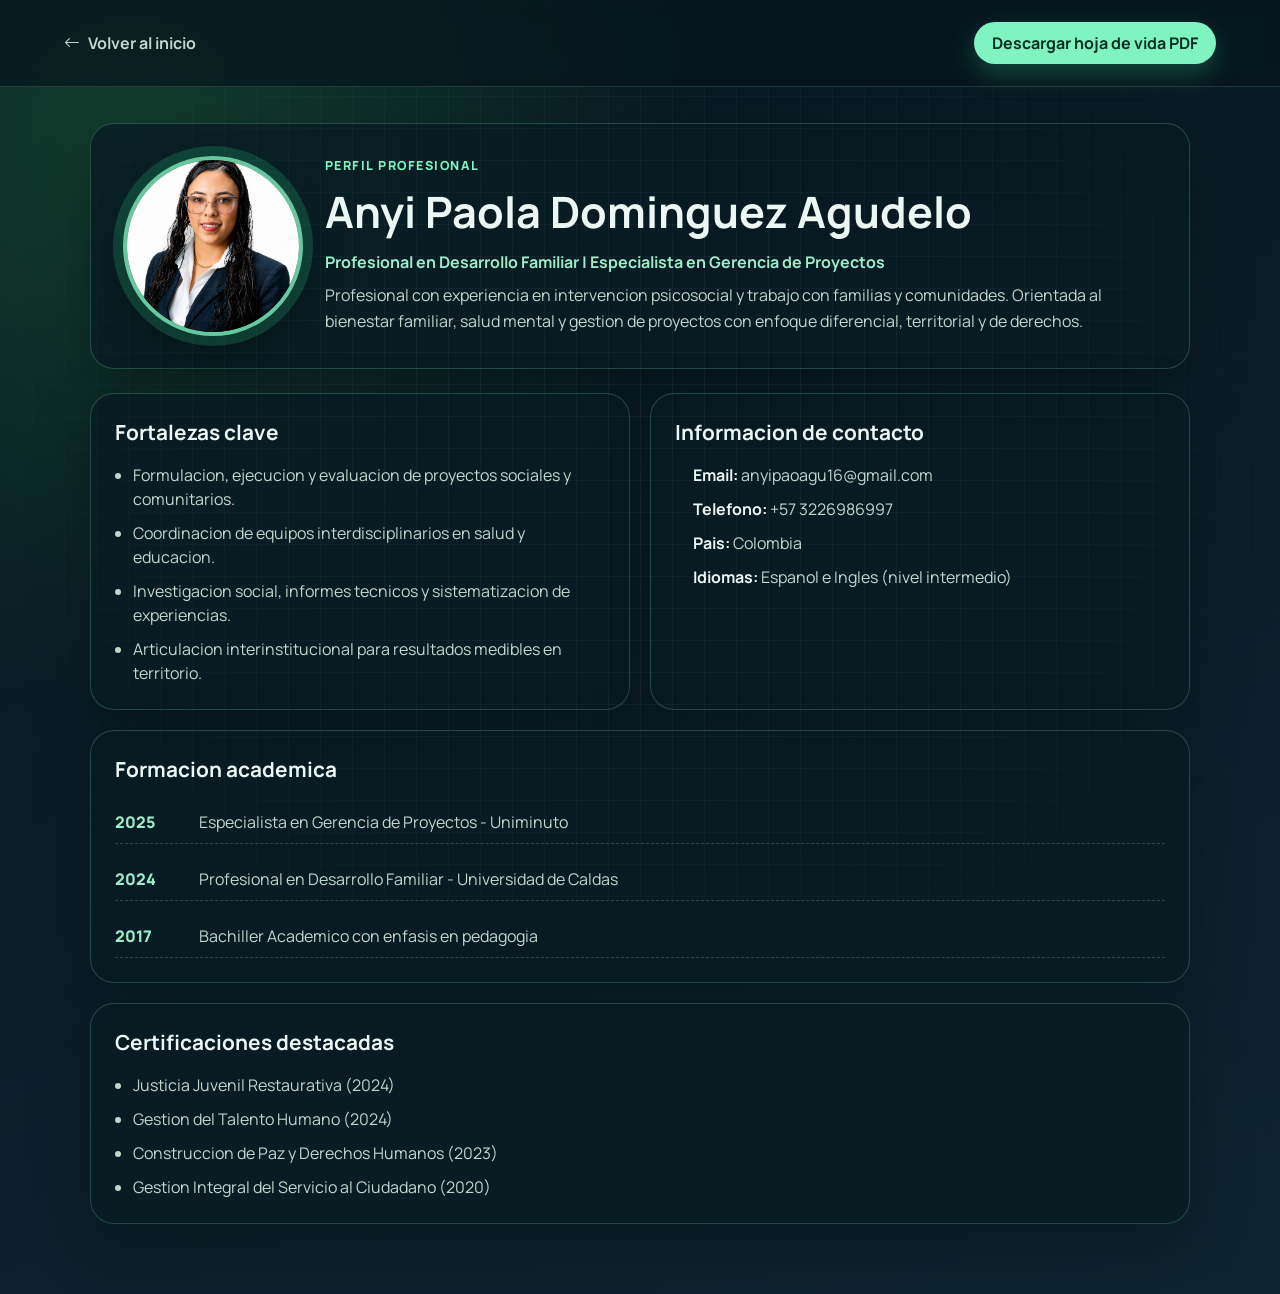
==== perfil-profesional.html @ d5e9c1cc "Update HV" ====
<!DOCTYPE html>
<html lang="es">
<head>
	<meta charset="UTF-8">
	<meta name="viewport" content="width=device-width, initial-scale=1.0">
	<title>Perfil Profesional | Anyi Paola Dominguez Agudelo</title>
	<link rel="preconnect" href="https://fonts.googleapis.com">
	<link rel="preconnect" href="https://fonts.gstatic.com" crossorigin>
	<link href="https://fonts.googleapis.com/css2?family=Manrope:wght@400;500;600;700;800&display=swap" rel="stylesheet">
	<link rel="stylesheet" href="https://cdn.jsdelivr.net/npm/bootstrap-icons@1.11.3/font/bootstrap-icons.min.css">
	<link rel="stylesheet" href="perfil-profesional.css">
</head>
<body>
	<div class="profile-bg" aria-hidden="true"></div>

	<header class="profile-header">
		<a class="back-link" href="index.html#inicio"><i class="bi bi-arrow-left"></i> Volver al inicio</a>
		<a class="download-secondary" href="assets/images/docs/hoja-de-vida-anyi.pdf" download="Hoja-de-Vida-Anyi-Paola-Dominguez.pdf" aria-label="Descargar hoja de vida en PDF">Descargar hoja de vida PDF</a>
	</header>

	<main class="profile-main">
		<section class="intro-card" aria-label="Presentacion profesional">
			<img class="intro-photo" src="assets/images/Imagen.png" alt="Foto de perfil de Anyi Paola Dominguez Agudelo">
			<div>
				<p class="kicker">Perfil Profesional</p>
				<h1>Anyi Paola Dominguez Agudelo</h1>
				<p class="role">Profesional en Desarrollo Familiar | Especialista en Gerencia de Proyectos</p>
				<p class="summary">
					Profesional con experiencia en intervencion psicosocial y trabajo con familias y comunidades.
					Orientada al bienestar familiar, salud mental y gestion de proyectos con enfoque diferencial,
					territorial y de derechos.
				</p>
			</div>
		</section>

		<section class="content-grid" aria-label="Detalle de hoja de vida">
			<article class="panel">
				<h2>Fortalezas clave</h2>
				<ul>
					<li>Formulacion, ejecucion y evaluacion de proyectos sociales y comunitarios.</li>
					<li>Coordinacion de equipos interdisciplinarios en salud y educacion.</li>
					<li>Investigacion social, informes tecnicos y sistematizacion de experiencias.</li>
					<li>Articulacion interinstitucional para resultados medibles en territorio.</li>
				</ul>
			</article>

			<article class="panel">
				<h2>Informacion de contacto</h2>
				<ul class="meta-list">
					<li><strong>Email:</strong> anyipaoagu16@gmail.com</li>
					<li><strong>Telefono:</strong> +57 3226986997</li>
					<li><strong>Pais:</strong> Colombia</li>
					<li><strong>Idiomas:</strong> Espanol e Ingles (nivel intermedio)</li>
				</ul>
			</article>

			<article class="panel wide">
				<h2>Formacion academica</h2>
				<div class="timeline">
					<div>
						<span>2025</span>
						<p>Especialista en Gerencia de Proyectos - Uniminuto</p>
					</div>
					<div>
						<span>2024</span>
						<p>Profesional en Desarrollo Familiar - Universidad de Caldas</p>
					</div>
					<div>
						<span>2017</span>
						<p>Bachiller Academico con enfasis en pedagogia</p>
					</div>
				</div>
			</article>

			<article class="panel wide">
				<h2>Certificaciones destacadas</h2>
				<ul>
					<li>Justicia Juvenil Restaurativa (2024)</li>
					<li>Gestion del Talento Humano (2024)</li>
					<li>Construccion de Paz y Derechos Humanos (2023)</li>
					<li>Gestion Integral del Servicio al Ciudadano (2020)</li>
				</ul>
			</article>
		</section>
	</main>
</body>
</html>
---- perfil-profesional.css ----
:root {
	--bg: #07171f;
	--bg-soft: #0d2530;
	--surface: rgba(8, 27, 35, 0.82);
	--surface-border: rgba(114, 211, 167, 0.25);
	--text: #ebf7f2;
	--text-soft: #bfd8cc;
	--accent: #2ed18d;
	--accent-2: #7ff3c0;
}

* {
	box-sizing: border-box;
}

body {
	margin: 0;
	font-family: "Manrope", sans-serif;
	color: var(--text);
	background: radial-gradient(circle at 10% 10%, #113d2d 0%, transparent 35%),
		linear-gradient(160deg, var(--bg) 0%, var(--bg-soft) 100%);
	min-height: 100vh;
}

.profile-bg {
	position: fixed;
	inset: 0;
	pointer-events: none;
	background-image: linear-gradient(rgba(255, 255, 255, 0.04) 1px, transparent 1px),
		linear-gradient(90deg, rgba(255, 255, 255, 0.04) 1px, transparent 1px);
	background-size: 32px 32px;
	mask-image: radial-gradient(circle at center, black 30%, transparent 95%);
}

.profile-header {
	position: sticky;
	top: 0;
	display: flex;
	justify-content: space-between;
	align-items: center;
	padding: 22px clamp(18px, 5vw, 64px);
	background: rgba(6, 21, 28, 0.7);
	backdrop-filter: blur(8px);
	border-bottom: 1px solid rgba(140, 219, 184, 0.18);
	z-index: 3;
}

.back-link,
.download-secondary {
	text-decoration: none;
	font-weight: 700;
	border-radius: 999px;
	transition: transform 0.2s ease, box-shadow 0.2s ease, background-color 0.2s ease;
}

.back-link {
	color: var(--text-soft);
	display: inline-flex;
	gap: 8px;
	align-items: center;
}

.back-link:hover {
	color: var(--text);
	transform: translateX(-3px);
}

.download-secondary {
	color: #032d20;
	background: var(--accent-2);
	padding: 10px 18px;
	box-shadow: 0 10px 26px rgba(46, 209, 141, 0.28);
}

.download-secondary:hover {
	background: #a1f7d0;
	transform: translateY(-2px);
}

.profile-main {
	width: min(1100px, 92vw);
	margin: 36px auto 70px;
	display: grid;
	gap: 24px;
}

.intro-card,
.panel {
	background: var(--surface);
	border: 1px solid var(--surface-border);
	border-radius: 24px;
	box-shadow: 0 24px 60px rgba(0, 0, 0, 0.28);
}

.intro-card {
	display: grid;
	grid-template-columns: minmax(120px, 180px) 1fr;
	gap: 22px;
	align-items: center;
	padding: clamp(18px, 3vw, 32px);
}

.intro-photo {
	width: min(180px, 100%);
	aspect-ratio: 1;
	border-radius: 50%;
	object-fit: cover;
	border: 4px solid rgba(127, 243, 192, 0.8);
	box-shadow: 0 0 0 10px rgba(46, 209, 141, 0.2), 0 18px 36px rgba(0, 0, 0, 0.35);
}

.kicker {
	margin: 0 0 8px;
	text-transform: uppercase;
	letter-spacing: 0.12em;
	font-weight: 800;
	font-size: 0.78rem;
	color: var(--accent-2);
}

h1 {
	margin: 0;
	font-size: clamp(1.7rem, 3.6vw, 2.7rem);
}

.role {
	margin: 10px 0;
	color: #9deec8;
	font-weight: 700;
}

.summary {
	margin: 0;
	line-height: 1.6;
	color: var(--text-soft);
}

.content-grid {
	display: grid;
	grid-template-columns: repeat(2, minmax(0, 1fr));
	gap: 20px;
}

.panel {
	padding: 24px;
}

.panel h2 {
	margin-top: 0;
	font-size: 1.3rem;
}

.panel ul {
	margin: 0;
	padding-left: 18px;
	display: grid;
	gap: 10px;
	line-height: 1.5;
	color: var(--text-soft);
}

.meta-list {
	list-style: none;
	padding-left: 0;
}

.meta-list strong {
	color: var(--text);
}

.wide {
	grid-column: span 2;
}

.timeline {
	display: grid;
	gap: 14px;
}

.timeline div {
	display: grid;
	grid-template-columns: 70px 1fr;
	gap: 14px;
	align-items: baseline;
	padding: 10px 0;
	border-bottom: 1px dashed rgba(147, 226, 193, 0.24);
}

.timeline span {
	font-weight: 800;
	color: #9deec8;
}

.timeline p {
	margin: 0;
	color: var(--text-soft);
}

@media (max-width: 900px) {
	.content-grid {
		grid-template-columns: 1fr;
	}

	.wide {
		grid-column: span 1;
	}
}

@media (max-width: 620px) {
	.profile-header {
		flex-direction: column;
		align-items: flex-start;
		gap: 12px;
	}

	.intro-card {
		grid-template-columns: 1fr;
		text-align: center;
	}

	.intro-photo {
		margin-inline: auto;
	}

	.timeline div {
		grid-template-columns: 1fr;
		gap: 6px;
	}
}
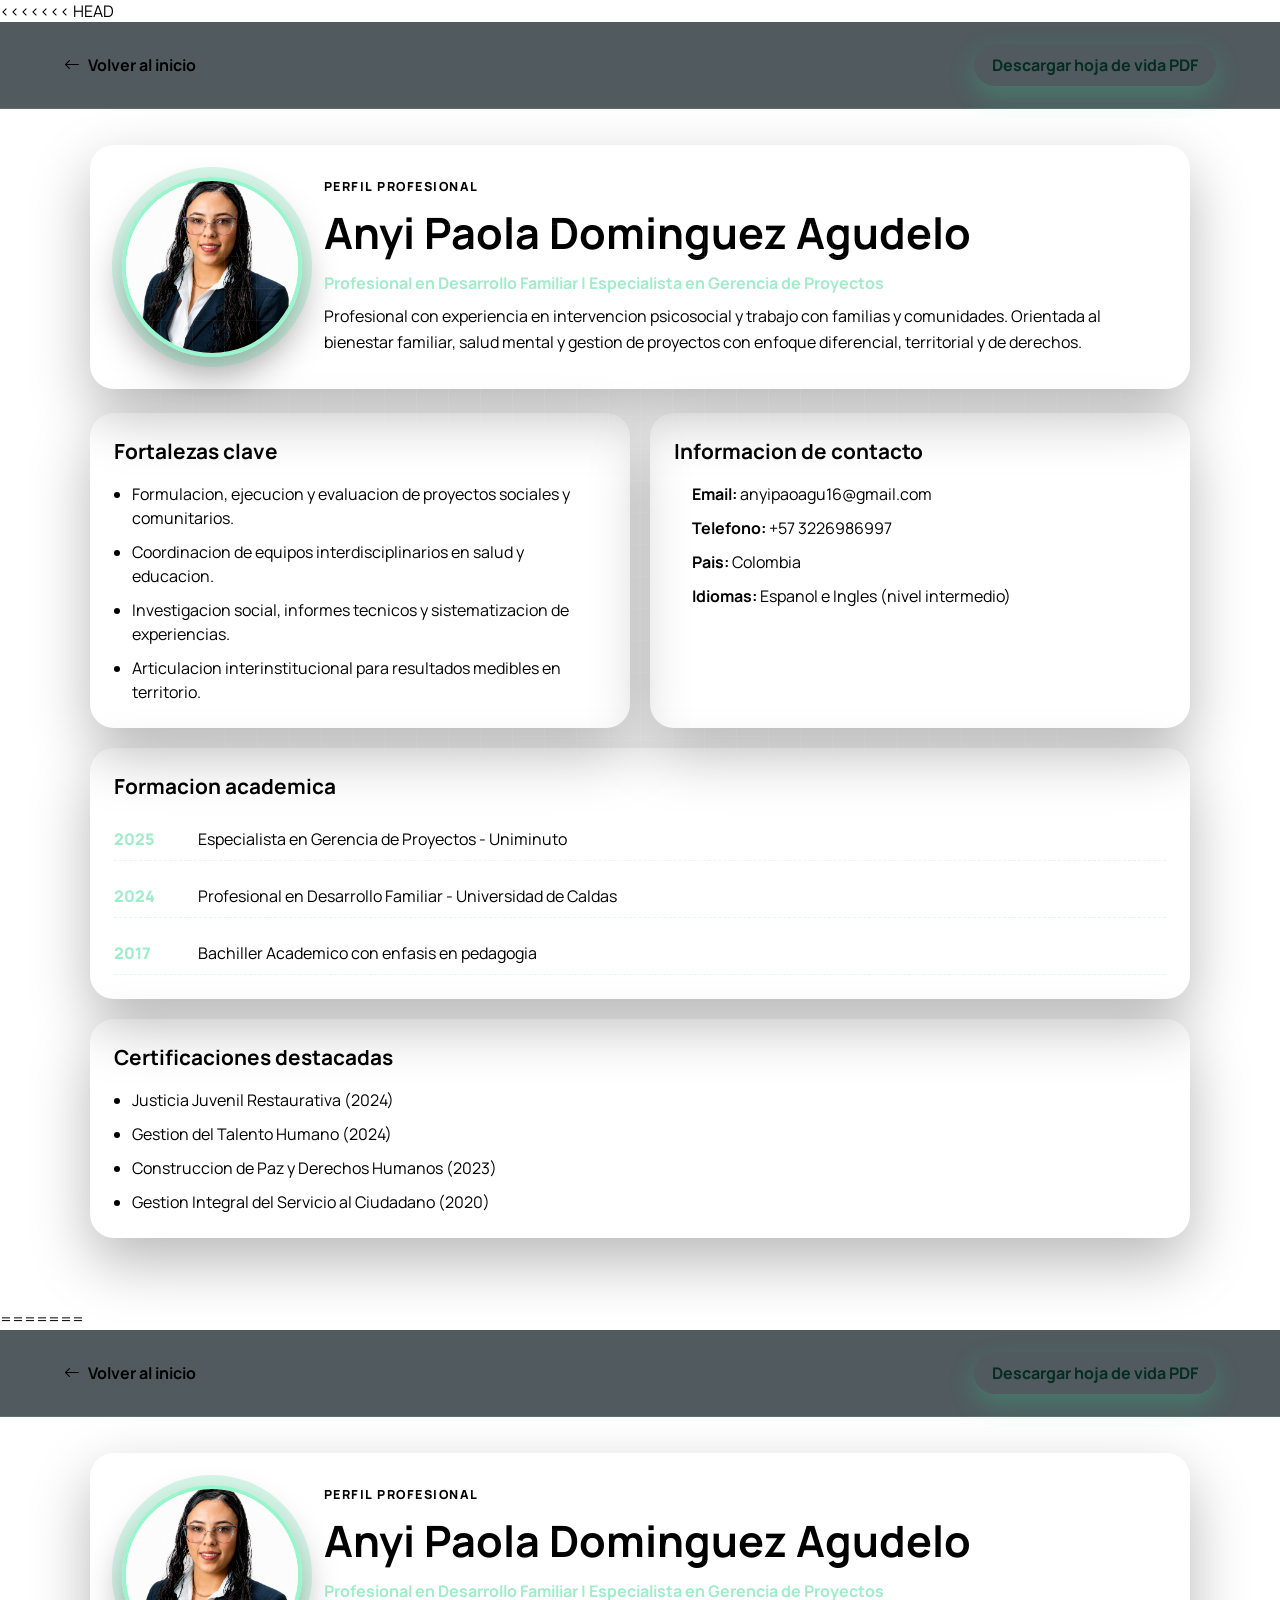
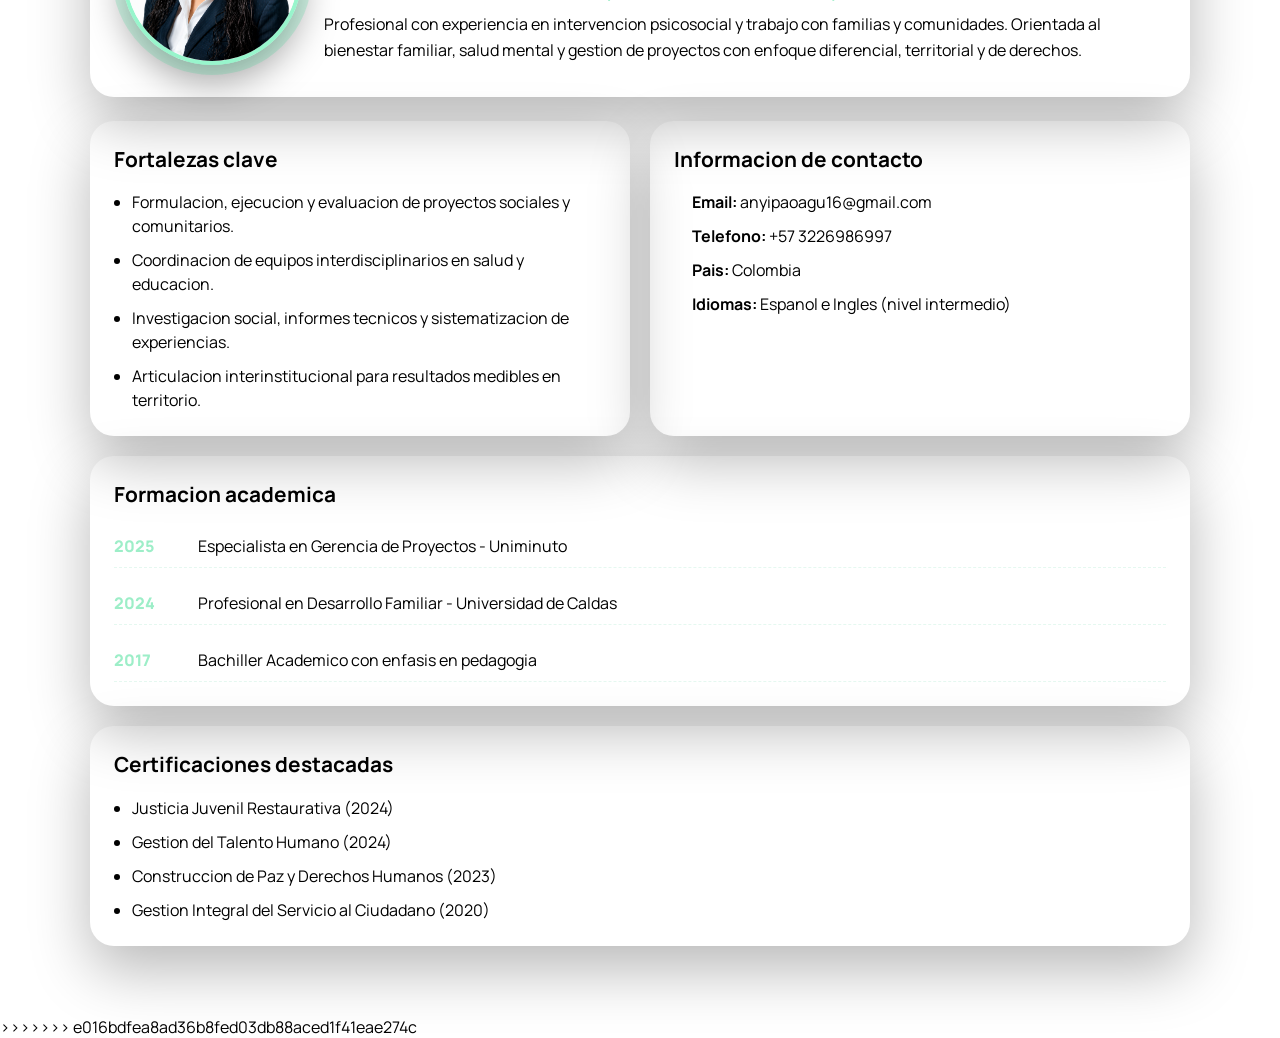
==== commit 8925390e: "Resolver conflictos y actualizar hoja de vida" ====
--- a/perfil-profesional.html
+++ b/perfil-profesional.html
@@ -1,3 +1,4 @@
+<<<<<<< HEAD
 <!DOCTYPE html>
 <html lang="es">
 <head>
@@ -85,3 +86,92 @@
 	</main>
 </body>
 </html>
+=======
+<!DOCTYPE html>
+<html lang="es">
+<head>
+	<meta charset="UTF-8">
+	<meta name="viewport" content="width=device-width, initial-scale=1.0">
+	<title>Perfil Profesional | Anyi Paola Dominguez Agudelo</title>
+	<link rel="preconnect" href="https://fonts.googleapis.com">
+	<link rel="preconnect" href="https://fonts.gstatic.com" crossorigin>
+	<link href="https://fonts.googleapis.com/css2?family=Manrope:wght@400;500;600;700;800&display=swap" rel="stylesheet">
+	<link rel="stylesheet" href="https://cdn.jsdelivr.net/npm/bootstrap-icons@1.11.3/font/bootstrap-icons.min.css">
+	<link rel="stylesheet" href="perfil-profesional.css">
+</head>
+<body>
+	<div class="profile-bg" aria-hidden="true"></div>
+
+	<header class="profile-header">
+		<a class="back-link" href="index.html#inicio"><i class="bi bi-arrow-left"></i> Volver al inicio</a>
+		<a class="download-secondary" href="assets/images/docs/hoja-de-vida-anyi.pdf" download="Hoja-de-Vida-Anyi-Paola-Dominguez.pdf" aria-label="Descargar hoja de vida en PDF">Descargar hoja de vida PDF</a>
+	</header>
+
+	<main class="profile-main">
+		<section class="intro-card" aria-label="Presentacion profesional">
+			<img class="intro-photo" src="assets/images/Imagen.png" alt="Foto de perfil de Anyi Paola Dominguez Agudelo">
+			<div>
+				<p class="kicker">Perfil Profesional</p>
+				<h1>Anyi Paola Dominguez Agudelo</h1>
+				<p class="role">Profesional en Desarrollo Familiar | Especialista en Gerencia de Proyectos</p>
+				<p class="summary">
+					Profesional con experiencia en intervencion psicosocial y trabajo con familias y comunidades.
+					Orientada al bienestar familiar, salud mental y gestion de proyectos con enfoque diferencial,
+					territorial y de derechos.
+				</p>
+			</div>
+		</section>
+
+		<section class="content-grid" aria-label="Detalle de hoja de vida">
+			<article class="panel">
+				<h2>Fortalezas clave</h2>
+				<ul>
+					<li>Formulacion, ejecucion y evaluacion de proyectos sociales y comunitarios.</li>
+					<li>Coordinacion de equipos interdisciplinarios en salud y educacion.</li>
+					<li>Investigacion social, informes tecnicos y sistematizacion de experiencias.</li>
+					<li>Articulacion interinstitucional para resultados medibles en territorio.</li>
+				</ul>
+			</article>
+
+			<article class="panel">
+				<h2>Informacion de contacto</h2>
+				<ul class="meta-list">
+					<li><strong>Email:</strong> anyipaoagu16@gmail.com</li>
+					<li><strong>Telefono:</strong> +57 3226986997</li>
+					<li><strong>Pais:</strong> Colombia</li>
+					<li><strong>Idiomas:</strong> Espanol e Ingles (nivel intermedio)</li>
+				</ul>
+			</article>
+
+			<article class="panel wide">
+				<h2>Formacion academica</h2>
+				<div class="timeline">
+					<div>
+						<span>2025</span>
+						<p>Especialista en Gerencia de Proyectos - Uniminuto</p>
+					</div>
+					<div>
+						<span>2024</span>
+						<p>Profesional en Desarrollo Familiar - Universidad de Caldas</p>
+					</div>
+					<div>
+						<span>2017</span>
+						<p>Bachiller Academico con enfasis en pedagogia</p>
+					</div>
+				</div>
+			</article>
+
+			<article class="panel wide">
+				<h2>Certificaciones destacadas</h2>
+				<ul>
+					<li>Justicia Juvenil Restaurativa (2024)</li>
+					<li>Gestion del Talento Humano (2024)</li>
+					<li>Construccion de Paz y Derechos Humanos (2023)</li>
+					<li>Gestion Integral del Servicio al Ciudadano (2020)</li>
+				</ul>
+			</article>
+		</section>
+	</main>
+</body>
+</html>
+>>>>>>> e016bdfea8ad36b8fed03db88aced1f41eae274c
--- a/perfil-profesional.css
+++ b/perfil-profesional.css
@@ -1,3 +1,4 @@
+<<<<<<< HEAD
 :root {
 	--bg: #07171f;
 	--bg-soft: #0d2530;
@@ -227,3 +228,234 @@
 		gap: 6px;
 	}
 }
+=======
+:root {
+	--bg: #07171f;
+	--bg-soft: #0d2530;
+	--surface: rgba(8, 27, 35, 0.82);
+	--surface-border: rgba(114, 211, 167, 0.25);
+	--text: #ebf7f2;
+	--text-soft: #bfd8cc;
+	--accent: #2ed18d;
+	--accent-2: #7ff3c0;
+}
+
+* {
+	box-sizing: border-box;
+}
+
+body {
+	margin: 0;
+	font-family: "Manrope", sans-serif;
+	color: var(--text);
+	background: radial-gradient(circle at 10% 10%, #113d2d 0%, transparent 35%),
+		linear-gradient(160deg, var(--bg) 0%, var(--bg-soft) 100%);
+	min-height: 100vh;
+}
+
+.profile-bg {
+	position: fixed;
+	inset: 0;
+	pointer-events: none;
+	background-image: linear-gradient(rgba(255, 255, 255, 0.04) 1px, transparent 1px),
+		linear-gradient(90deg, rgba(255, 255, 255, 0.04) 1px, transparent 1px);
+	background-size: 32px 32px;
+	mask-image: radial-gradient(circle at center, black 30%, transparent 95%);
+}
+
+.profile-header {
+	position: sticky;
+	top: 0;
+	display: flex;
+	justify-content: space-between;
+	align-items: center;
+	padding: 22px clamp(18px, 5vw, 64px);
+	background: rgba(6, 21, 28, 0.7);
+	backdrop-filter: blur(8px);
+	border-bottom: 1px solid rgba(140, 219, 184, 0.18);
+	z-index: 3;
+}
+
+.back-link,
+.download-secondary {
+	text-decoration: none;
+	font-weight: 700;
+	border-radius: 999px;
+	transition: transform 0.2s ease, box-shadow 0.2s ease, background-color 0.2s ease;
+}
+
+.back-link {
+	color: var(--text-soft);
+	display: inline-flex;
+	gap: 8px;
+	align-items: center;
+}
+
+.back-link:hover {
+	color: var(--text);
+	transform: translateX(-3px);
+}
+
+.download-secondary {
+	color: #032d20;
+	background: var(--accent-2);
+	padding: 10px 18px;
+	box-shadow: 0 10px 26px rgba(46, 209, 141, 0.28);
+}
+
+.download-secondary:hover {
+	background: #a1f7d0;
+	transform: translateY(-2px);
+}
+
+.profile-main {
+	width: min(1100px, 92vw);
+	margin: 36px auto 70px;
+	display: grid;
+	gap: 24px;
+}
+
+.intro-card,
+.panel {
+	background: var(--surface);
+	border: 1px solid var(--surface-border);
+	border-radius: 24px;
+	box-shadow: 0 24px 60px rgba(0, 0, 0, 0.28);
+}
+
+.intro-card {
+	display: grid;
+	grid-template-columns: minmax(120px, 180px) 1fr;
+	gap: 22px;
+	align-items: center;
+	padding: clamp(18px, 3vw, 32px);
+}
+
+.intro-photo {
+	width: min(180px, 100%);
+	aspect-ratio: 1;
+	border-radius: 50%;
+	object-fit: cover;
+	border: 4px solid rgba(127, 243, 192, 0.8);
+	box-shadow: 0 0 0 10px rgba(46, 209, 141, 0.2), 0 18px 36px rgba(0, 0, 0, 0.35);
+}
+
+.kicker {
+	margin: 0 0 8px;
+	text-transform: uppercase;
+	letter-spacing: 0.12em;
+	font-weight: 800;
+	font-size: 0.78rem;
+	color: var(--accent-2);
+}
+
+h1 {
+	margin: 0;
+	font-size: clamp(1.7rem, 3.6vw, 2.7rem);
+}
+
+.role {
+	margin: 10px 0;
+	color: #9deec8;
+	font-weight: 700;
+}
+
+.summary {
+	margin: 0;
+	line-height: 1.6;
+	color: var(--text-soft);
+}
+
+.content-grid {
+	display: grid;
+	grid-template-columns: repeat(2, minmax(0, 1fr));
+	gap: 20px;
+}
+
+.panel {
+	padding: 24px;
+}
+
+.panel h2 {
+	margin-top: 0;
+	font-size: 1.3rem;
+}
+
+.panel ul {
+	margin: 0;
+	padding-left: 18px;
+	display: grid;
+	gap: 10px;
+	line-height: 1.5;
+	color: var(--text-soft);
+}
+
+.meta-list {
+	list-style: none;
+	padding-left: 0;
+}
+
+.meta-list strong {
+	color: var(--text);
+}
+
+.wide {
+	grid-column: span 2;
+}
+
+.timeline {
+	display: grid;
+	gap: 14px;
+}
+
+.timeline div {
+	display: grid;
+	grid-template-columns: 70px 1fr;
+	gap: 14px;
+	align-items: baseline;
+	padding: 10px 0;
+	border-bottom: 1px dashed rgba(147, 226, 193, 0.24);
+}
+
+.timeline span {
+	font-weight: 800;
+	color: #9deec8;
+}
+
+.timeline p {
+	margin: 0;
+	color: var(--text-soft);
+}
+
+@media (max-width: 900px) {
+	.content-grid {
+		grid-template-columns: 1fr;
+	}
+
+	.wide {
+		grid-column: span 1;
+	}
+}
+
+@media (max-width: 620px) {
+	.profile-header {
+		flex-direction: column;
+		align-items: flex-start;
+		gap: 12px;
+	}
+
+	.intro-card {
+		grid-template-columns: 1fr;
+		text-align: center;
+	}
+
+	.intro-photo {
+		margin-inline: auto;
+	}
+
+	.timeline div {
+		grid-template-columns: 1fr;
+		gap: 6px;
+	}
+}
+>>>>>>> e016bdfea8ad36b8fed03db88aced1f41eae274c
--- a/perfil-profesional.css
+++ b/perfil-profesional.css
@@ -1,3 +1,4 @@
+<<<<<<< HEAD
 :root {
 	--bg: #07171f;
 	--bg-soft: #0d2530;
@@ -227,3 +228,234 @@
 		gap: 6px;
 	}
 }
+=======
+:root {
+	--bg: #07171f;
+	--bg-soft: #0d2530;
+	--surface: rgba(8, 27, 35, 0.82);
+	--surface-border: rgba(114, 211, 167, 0.25);
+	--text: #ebf7f2;
+	--text-soft: #bfd8cc;
+	--accent: #2ed18d;
+	--accent-2: #7ff3c0;
+}
+
+* {
+	box-sizing: border-box;
+}
+
+body {
+	margin: 0;
+	font-family: "Manrope", sans-serif;
+	color: var(--text);
+	background: radial-gradient(circle at 10% 10%, #113d2d 0%, transparent 35%),
+		linear-gradient(160deg, var(--bg) 0%, var(--bg-soft) 100%);
+	min-height: 100vh;
+}
+
+.profile-bg {
+	position: fixed;
+	inset: 0;
+	pointer-events: none;
+	background-image: linear-gradient(rgba(255, 255, 255, 0.04) 1px, transparent 1px),
+		linear-gradient(90deg, rgba(255, 255, 255, 0.04) 1px, transparent 1px);
+	background-size: 32px 32px;
+	mask-image: radial-gradient(circle at center, black 30%, transparent 95%);
+}
+
+.profile-header {
+	position: sticky;
+	top: 0;
+	display: flex;
+	justify-content: space-between;
+	align-items: center;
+	padding: 22px clamp(18px, 5vw, 64px);
+	background: rgba(6, 21, 28, 0.7);
+	backdrop-filter: blur(8px);
+	border-bottom: 1px solid rgba(140, 219, 184, 0.18);
+	z-index: 3;
+}
+
+.back-link,
+.download-secondary {
+	text-decoration: none;
+	font-weight: 700;
+	border-radius: 999px;
+	transition: transform 0.2s ease, box-shadow 0.2s ease, background-color 0.2s ease;
+}
+
+.back-link {
+	color: var(--text-soft);
+	display: inline-flex;
+	gap: 8px;
+	align-items: center;
+}
+
+.back-link:hover {
+	color: var(--text);
+	transform: translateX(-3px);
+}
+
+.download-secondary {
+	color: #032d20;
+	background: var(--accent-2);
+	padding: 10px 18px;
+	box-shadow: 0 10px 26px rgba(46, 209, 141, 0.28);
+}
+
+.download-secondary:hover {
+	background: #a1f7d0;
+	transform: translateY(-2px);
+}
+
+.profile-main {
+	width: min(1100px, 92vw);
+	margin: 36px auto 70px;
+	display: grid;
+	gap: 24px;
+}
+
+.intro-card,
+.panel {
+	background: var(--surface);
+	border: 1px solid var(--surface-border);
+	border-radius: 24px;
+	box-shadow: 0 24px 60px rgba(0, 0, 0, 0.28);
+}
+
+.intro-card {
+	display: grid;
+	grid-template-columns: minmax(120px, 180px) 1fr;
+	gap: 22px;
+	align-items: center;
+	padding: clamp(18px, 3vw, 32px);
+}
+
+.intro-photo {
+	width: min(180px, 100%);
+	aspect-ratio: 1;
+	border-radius: 50%;
+	object-fit: cover;
+	border: 4px solid rgba(127, 243, 192, 0.8);
+	box-shadow: 0 0 0 10px rgba(46, 209, 141, 0.2), 0 18px 36px rgba(0, 0, 0, 0.35);
+}
+
+.kicker {
+	margin: 0 0 8px;
+	text-transform: uppercase;
+	letter-spacing: 0.12em;
+	font-weight: 800;
+	font-size: 0.78rem;
+	color: var(--accent-2);
+}
+
+h1 {
+	margin: 0;
+	font-size: clamp(1.7rem, 3.6vw, 2.7rem);
+}
+
+.role {
+	margin: 10px 0;
+	color: #9deec8;
+	font-weight: 700;
+}
+
+.summary {
+	margin: 0;
+	line-height: 1.6;
+	color: var(--text-soft);
+}
+
+.content-grid {
+	display: grid;
+	grid-template-columns: repeat(2, minmax(0, 1fr));
+	gap: 20px;
+}
+
+.panel {
+	padding: 24px;
+}
+
+.panel h2 {
+	margin-top: 0;
+	font-size: 1.3rem;
+}
+
+.panel ul {
+	margin: 0;
+	padding-left: 18px;
+	display: grid;
+	gap: 10px;
+	line-height: 1.5;
+	color: var(--text-soft);
+}
+
+.meta-list {
+	list-style: none;
+	padding-left: 0;
+}
+
+.meta-list strong {
+	color: var(--text);
+}
+
+.wide {
+	grid-column: span 2;
+}
+
+.timeline {
+	display: grid;
+	gap: 14px;
+}
+
+.timeline div {
+	display: grid;
+	grid-template-columns: 70px 1fr;
+	gap: 14px;
+	align-items: baseline;
+	padding: 10px 0;
+	border-bottom: 1px dashed rgba(147, 226, 193, 0.24);
+}
+
+.timeline span {
+	font-weight: 800;
+	color: #9deec8;
+}
+
+.timeline p {
+	margin: 0;
+	color: var(--text-soft);
+}
+
+@media (max-width: 900px) {
+	.content-grid {
+		grid-template-columns: 1fr;
+	}
+
+	.wide {
+		grid-column: span 1;
+	}
+}
+
+@media (max-width: 620px) {
+	.profile-header {
+		flex-direction: column;
+		align-items: flex-start;
+		gap: 12px;
+	}
+
+	.intro-card {
+		grid-template-columns: 1fr;
+		text-align: center;
+	}
+
+	.intro-photo {
+		margin-inline: auto;
+	}
+
+	.timeline div {
+		grid-template-columns: 1fr;
+		gap: 6px;
+	}
+}
+>>>>>>> e016bdfea8ad36b8fed03db88aced1f41eae274c
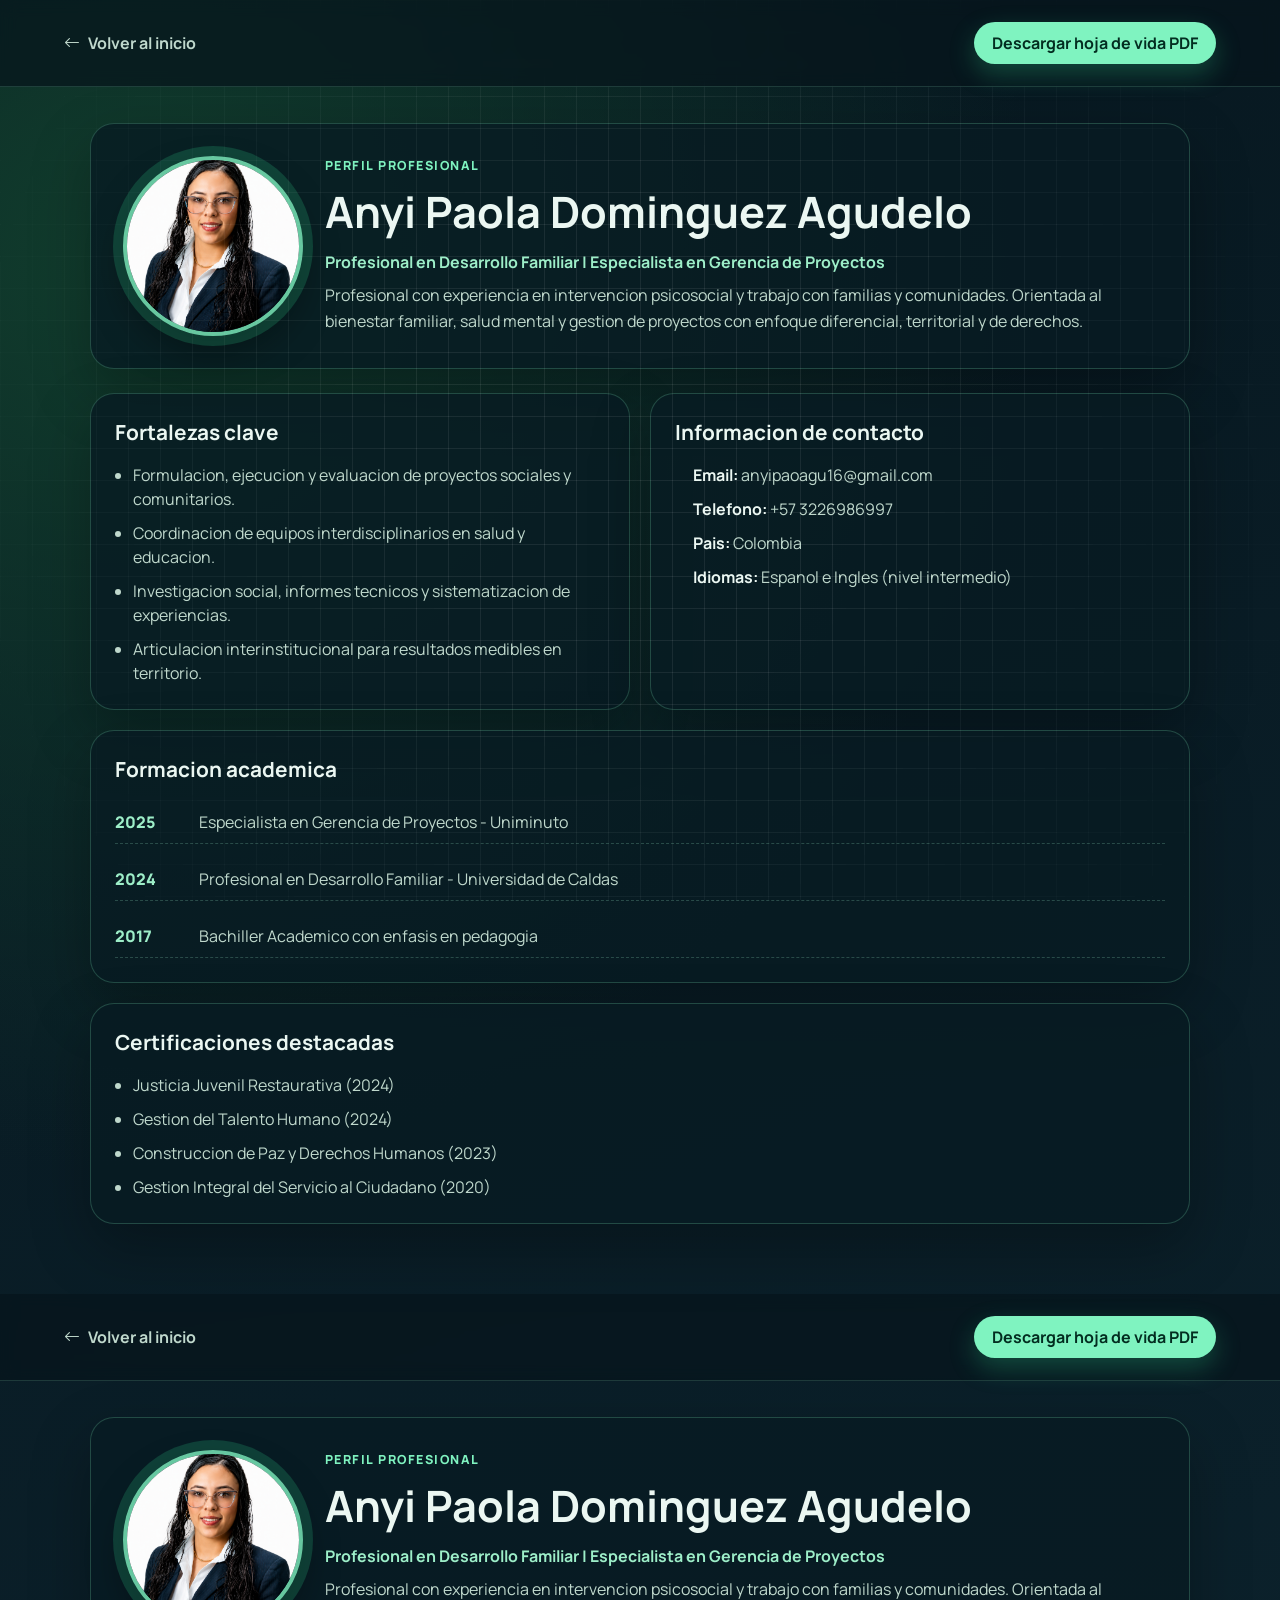
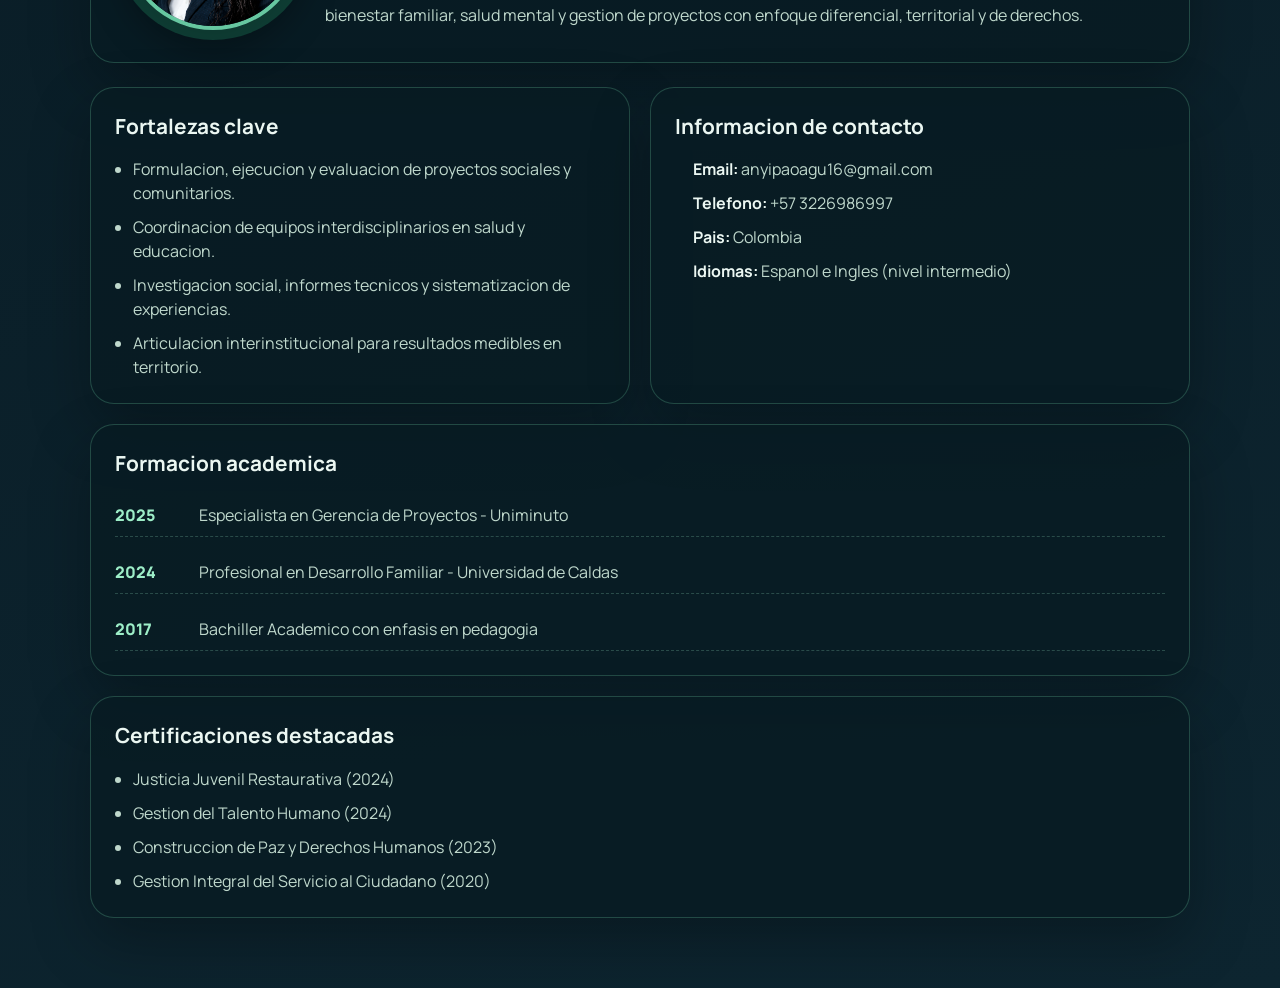
==== commit 369bccb8: "Updated-HV" ====
--- a/perfil-profesional.html
+++ b/perfil-profesional.html
@@ -1,4 +1,3 @@
-<<<<<<< HEAD
 <!DOCTYPE html>
 <html lang="es">
 <head>
@@ -86,7 +85,6 @@
 	</main>
 </body>
 </html>
-=======
 <!DOCTYPE html>
 <html lang="es">
 <head>
@@ -174,4 +172,3 @@
 	</main>
 </body>
 </html>
->>>>>>> e016bdfea8ad36b8fed03db88aced1f41eae274c
--- a/perfil-profesional.css
+++ b/perfil-profesional.css
@@ -1,4 +1,3 @@
-<<<<<<< HEAD
 :root {
 	--bg: #07171f;
 	--bg-soft: #0d2530;
@@ -228,7 +227,7 @@
 		gap: 6px;
 	}
 }
-=======
+
 :root {
 	--bg: #07171f;
 	--bg-soft: #0d2530;
@@ -458,4 +457,3 @@
 		gap: 6px;
 	}
 }
->>>>>>> e016bdfea8ad36b8fed03db88aced1f41eae274c
--- a/perfil-profesional.css
+++ b/perfil-profesional.css
@@ -1,4 +1,3 @@
-<<<<<<< HEAD
 :root {
 	--bg: #07171f;
 	--bg-soft: #0d2530;
@@ -228,7 +227,7 @@
 		gap: 6px;
 	}
 }
-=======
+
 :root {
 	--bg: #07171f;
 	--bg-soft: #0d2530;
@@ -458,4 +457,3 @@
 		gap: 6px;
 	}
 }
->>>>>>> e016bdfea8ad36b8fed03db88aced1f41eae274c
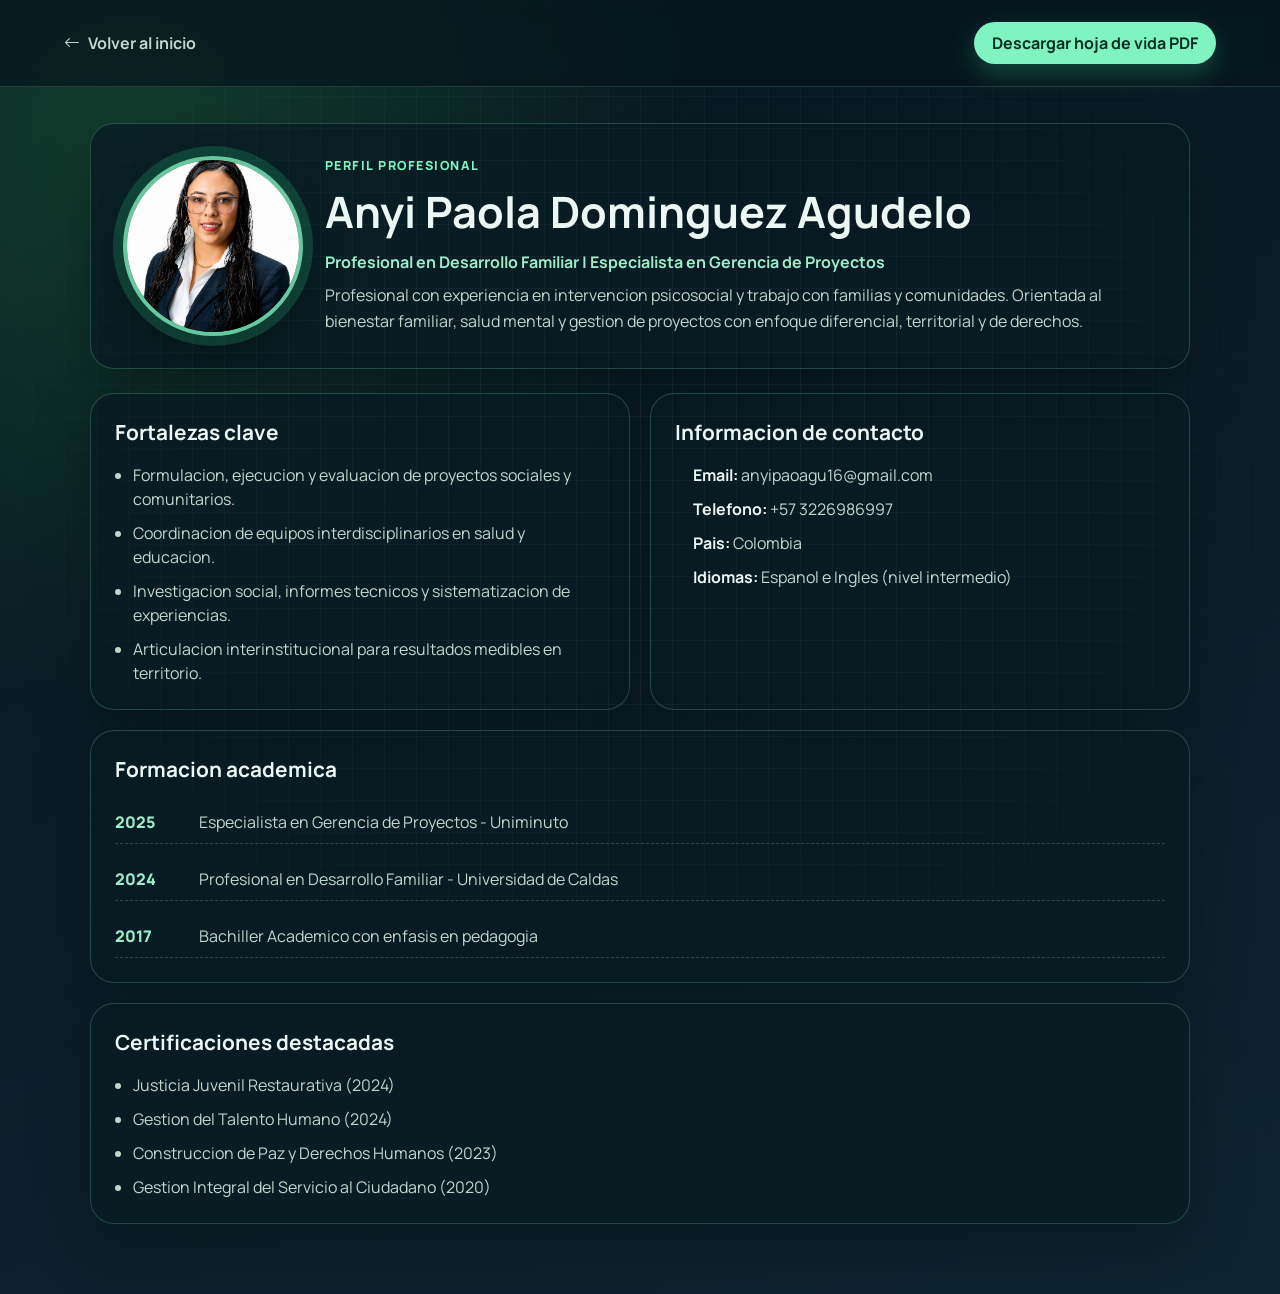
==== commit 41aa5eab: "Updated-HV" ====
--- a/perfil-profesional.html
+++ b/perfil-profesional.html
@@ -85,90 +85,4 @@
 	</main>
 </body>
 </html>
-<!DOCTYPE html>
-<html lang="es">
-<head>
-	<meta charset="UTF-8">
-	<meta name="viewport" content="width=device-width, initial-scale=1.0">
-	<title>Perfil Profesional | Anyi Paola Dominguez Agudelo</title>
-	<link rel="preconnect" href="https://fonts.googleapis.com">
-	<link rel="preconnect" href="https://fonts.gstatic.com" crossorigin>
-	<link href="https://fonts.googleapis.com/css2?family=Manrope:wght@400;500;600;700;800&display=swap" rel="stylesheet">
-	<link rel="stylesheet" href="https://cdn.jsdelivr.net/npm/bootstrap-icons@1.11.3/font/bootstrap-icons.min.css">
-	<link rel="stylesheet" href="perfil-profesional.css">
-</head>
-<body>
-	<div class="profile-bg" aria-hidden="true"></div>
 
-	<header class="profile-header">
-		<a class="back-link" href="index.html#inicio"><i class="bi bi-arrow-left"></i> Volver al inicio</a>
-		<a class="download-secondary" href="assets/images/docs/hoja-de-vida-anyi.pdf" download="Hoja-de-Vida-Anyi-Paola-Dominguez.pdf" aria-label="Descargar hoja de vida en PDF">Descargar hoja de vida PDF</a>
-	</header>
-
-	<main class="profile-main">
-		<section class="intro-card" aria-label="Presentacion profesional">
-			<img class="intro-photo" src="assets/images/Imagen.png" alt="Foto de perfil de Anyi Paola Dominguez Agudelo">
-			<div>
-				<p class="kicker">Perfil Profesional</p>
-				<h1>Anyi Paola Dominguez Agudelo</h1>
-				<p class="role">Profesional en Desarrollo Familiar | Especialista en Gerencia de Proyectos</p>
-				<p class="summary">
-					Profesional con experiencia en intervencion psicosocial y trabajo con familias y comunidades.
-					Orientada al bienestar familiar, salud mental y gestion de proyectos con enfoque diferencial,
-					territorial y de derechos.
-				</p>
-			</div>
-		</section>
-
-		<section class="content-grid" aria-label="Detalle de hoja de vida">
-			<article class="panel">
-				<h2>Fortalezas clave</h2>
-				<ul>
-					<li>Formulacion, ejecucion y evaluacion de proyectos sociales y comunitarios.</li>
-					<li>Coordinacion de equipos interdisciplinarios en salud y educacion.</li>
-					<li>Investigacion social, informes tecnicos y sistematizacion de experiencias.</li>
-					<li>Articulacion interinstitucional para resultados medibles en territorio.</li>
-				</ul>
-			</article>
-
-			<article class="panel">
-				<h2>Informacion de contacto</h2>
-				<ul class="meta-list">
-					<li><strong>Email:</strong> anyipaoagu16@gmail.com</li>
-					<li><strong>Telefono:</strong> +57 3226986997</li>
-					<li><strong>Pais:</strong> Colombia</li>
-					<li><strong>Idiomas:</strong> Espanol e Ingles (nivel intermedio)</li>
-				</ul>
-			</article>
-
-			<article class="panel wide">
-				<h2>Formacion academica</h2>
-				<div class="timeline">
-					<div>
-						<span>2025</span>
-						<p>Especialista en Gerencia de Proyectos - Uniminuto</p>
-					</div>
-					<div>
-						<span>2024</span>
-						<p>Profesional en Desarrollo Familiar - Universidad de Caldas</p>
-					</div>
-					<div>
-						<span>2017</span>
-						<p>Bachiller Academico con enfasis en pedagogia</p>
-					</div>
-				</div>
-			</article>
-
-			<article class="panel wide">
-				<h2>Certificaciones destacadas</h2>
-				<ul>
-					<li>Justicia Juvenil Restaurativa (2024)</li>
-					<li>Gestion del Talento Humano (2024)</li>
-					<li>Construccion de Paz y Derechos Humanos (2023)</li>
-					<li>Gestion Integral del Servicio al Ciudadano (2020)</li>
-				</ul>
-			</article>
-		</section>
-	</main>
-</body>
-</html>
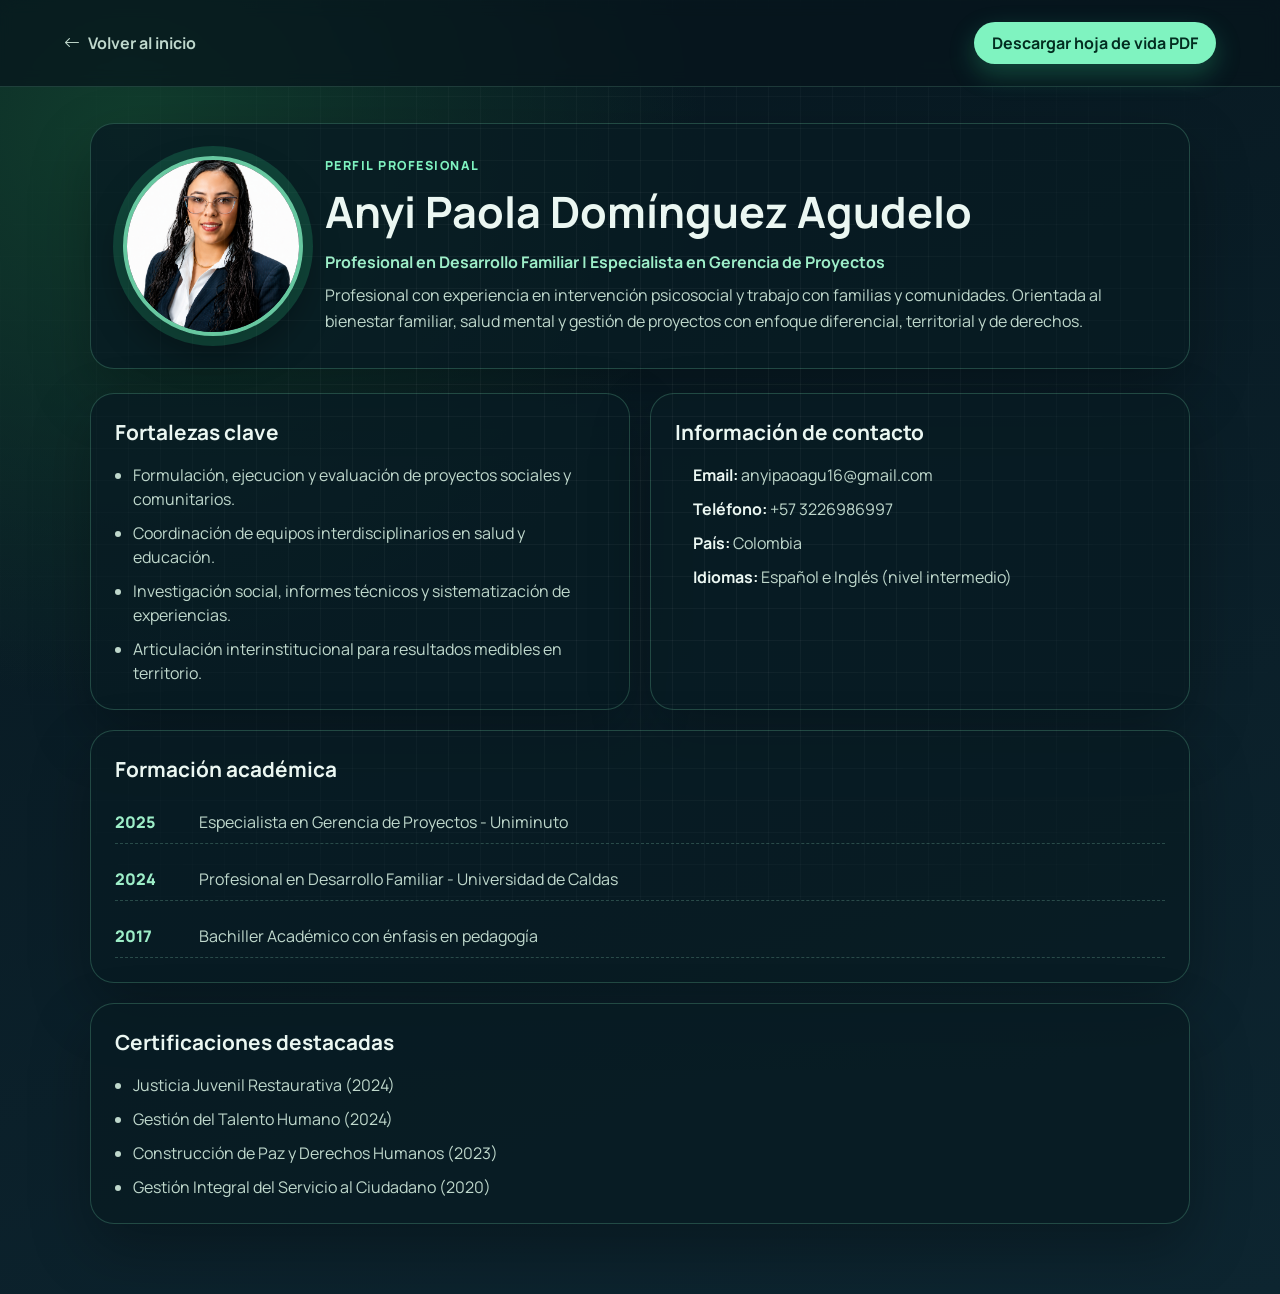
==== commit a8d32685: "Emparejar certificados con sus imágenes y corregir tildes - Cada tarjeta del carrusel y su vista amp" ====
--- a/perfil-profesional.html
+++ b/perfil-profesional.html
@@ -3,7 +3,7 @@
 <head>
 	<meta charset="UTF-8">
 	<meta name="viewport" content="width=device-width, initial-scale=1.0">
-	<title>Perfil Profesional | Anyi Paola Dominguez Agudelo</title>
+	<title>Perfil Profesional | Anyi Paola Domínguez Agudelo</title>
 	<link rel="preconnect" href="https://fonts.googleapis.com">
 	<link rel="preconnect" href="https://fonts.gstatic.com" crossorigin>
 	<link href="https://fonts.googleapis.com/css2?family=Manrope:wght@400;500;600;700;800&display=swap" rel="stylesheet">
@@ -19,15 +19,15 @@
 	</header>
 
 	<main class="profile-main">
-		<section class="intro-card" aria-label="Presentacion profesional">
-			<img class="intro-photo" src="assets/images/Imagen.png" alt="Foto de perfil de Anyi Paola Dominguez Agudelo">
+		<section class="intro-card" aria-label="Presentación profesional">
+			<img class="intro-photo" src="assets/images/Imagen.png" alt="Foto de perfil de Anyi Paola Domínguez Agudelo">
 			<div>
 				<p class="kicker">Perfil Profesional</p>
-				<h1>Anyi Paola Dominguez Agudelo</h1>
+				<h1>Anyi Paola Domínguez Agudelo</h1>
 				<p class="role">Profesional en Desarrollo Familiar | Especialista en Gerencia de Proyectos</p>
 				<p class="summary">
-					Profesional con experiencia en intervencion psicosocial y trabajo con familias y comunidades.
-					Orientada al bienestar familiar, salud mental y gestion de proyectos con enfoque diferencial,
+					Profesional con experiencia en intervención psicosocial y trabajo con familias y comunidades.
+					Orientada al bienestar familiar, salud mental y gestión de proyectos con enfoque diferencial,
 					territorial y de derechos.
 				</p>
 			</div>
@@ -37,25 +37,25 @@
 			<article class="panel">
 				<h2>Fortalezas clave</h2>
 				<ul>
-					<li>Formulacion, ejecucion y evaluacion de proyectos sociales y comunitarios.</li>
-					<li>Coordinacion de equipos interdisciplinarios en salud y educacion.</li>
-					<li>Investigacion social, informes tecnicos y sistematizacion de experiencias.</li>
-					<li>Articulacion interinstitucional para resultados medibles en territorio.</li>
+					<li>Formulación, ejecucion y evaluación de proyectos sociales y comunitarios.</li>
+					<li>Coordinación de equipos interdisciplinarios en salud y educación.</li>
+					<li>Investigación social, informes técnicos y sistematización de experiencias.</li>
+					<li>Articulación interinstitucional para resultados medibles en territorio.</li>
 				</ul>
 			</article>
 
 			<article class="panel">
-				<h2>Informacion de contacto</h2>
+				<h2>Información de contacto</h2>
 				<ul class="meta-list">
 					<li><strong>Email:</strong> anyipaoagu16@gmail.com</li>
-					<li><strong>Telefono:</strong> +57 3226986997</li>
-					<li><strong>Pais:</strong> Colombia</li>
-					<li><strong>Idiomas:</strong> Espanol e Ingles (nivel intermedio)</li>
+					<li><strong>Teléfono:</strong> +57 3226986997</li>
+					<li><strong>País:</strong> Colombia</li>
+					<li><strong>Idiomas:</strong> Español e Inglés (nivel intermedio)</li>
 				</ul>
 			</article>
 
 			<article class="panel wide">
-				<h2>Formacion academica</h2>
+				<h2>Formación académica</h2>
 				<div class="timeline">
 					<div>
 						<span>2025</span>
@@ -67,7 +67,7 @@
 					</div>
 					<div>
 						<span>2017</span>
-						<p>Bachiller Academico con enfasis en pedagogia</p>
+						<p>Bachiller Académico con énfasis en pedagogía</p>
 					</div>
 				</div>
 			</article>
@@ -76,9 +76,9 @@
 				<h2>Certificaciones destacadas</h2>
 				<ul>
 					<li>Justicia Juvenil Restaurativa (2024)</li>
-					<li>Gestion del Talento Humano (2024)</li>
-					<li>Construccion de Paz y Derechos Humanos (2023)</li>
-					<li>Gestion Integral del Servicio al Ciudadano (2020)</li>
+					<li>Gestión del Talento Humano (2024)</li>
+					<li>Construcción de Paz y Derechos Humanos (2023)</li>
+					<li>Gestión Integral del Servicio al Ciudadano (2020)</li>
 				</ul>
 			</article>
 		</section>
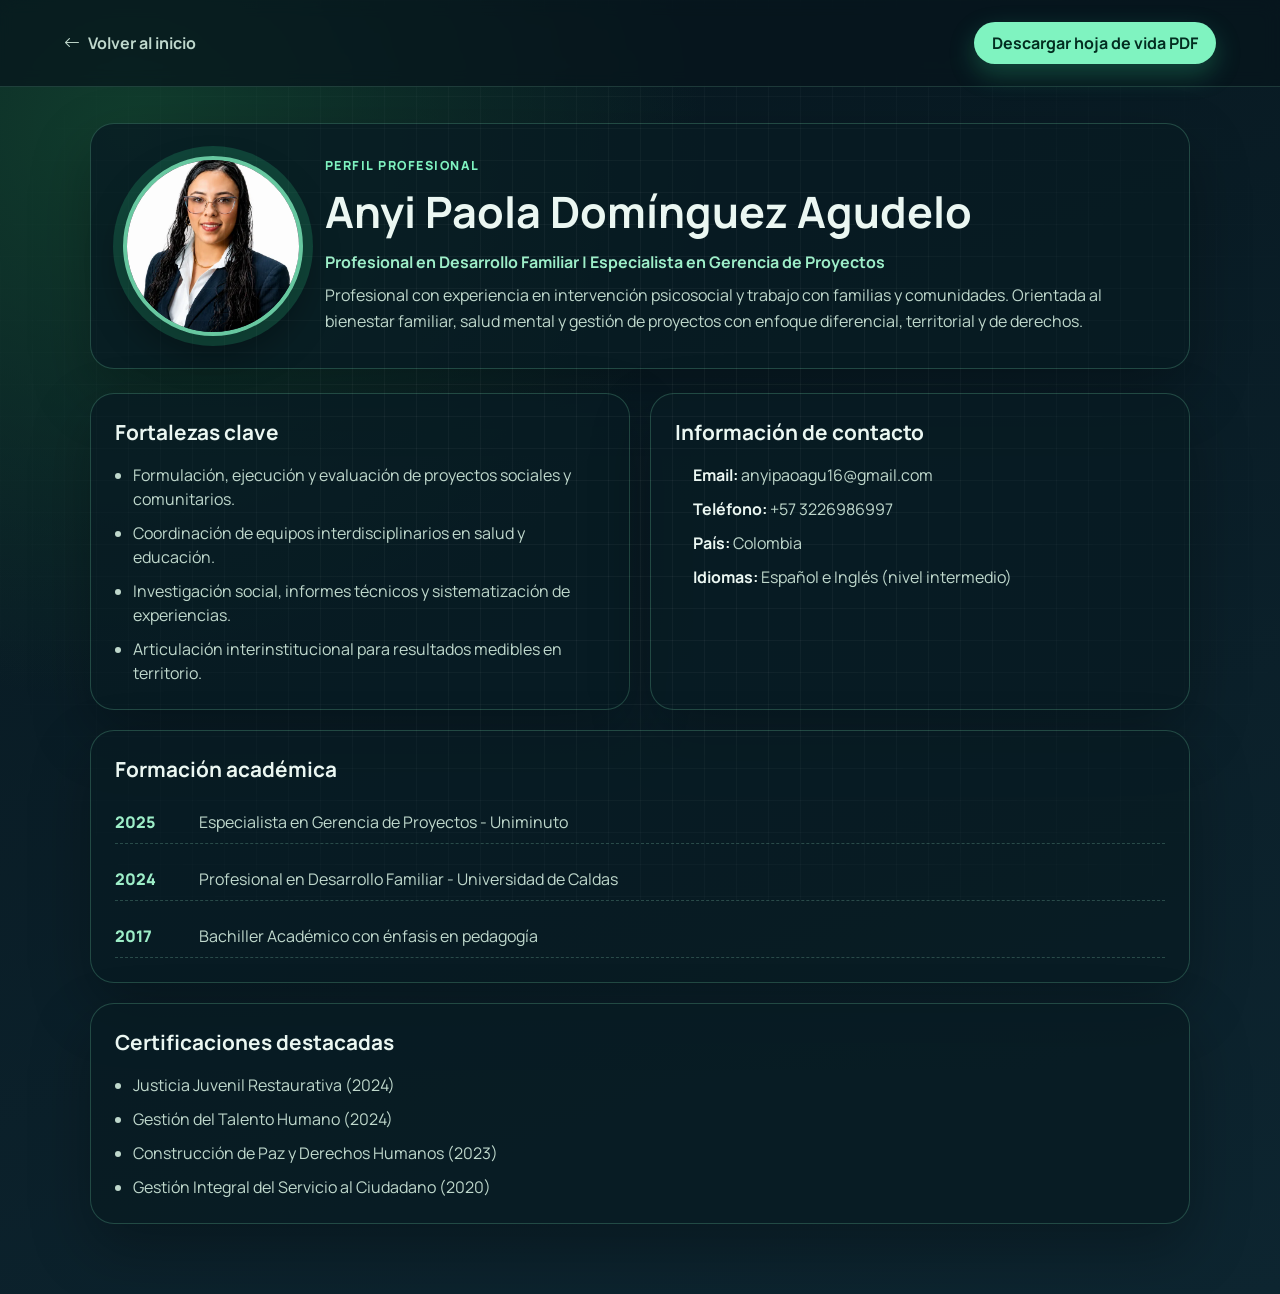
==== commit 64918dfa: "Mejorar la hoja de vida: diseño premium, rendimiento y vista previa al compartir - Encabezado fijo c" ====
--- a/perfil-profesional.html
+++ b/perfil-profesional.html
@@ -4,6 +4,19 @@
 	<meta charset="UTF-8">
 	<meta name="viewport" content="width=device-width, initial-scale=1.0">
 	<title>Perfil Profesional | Anyi Paola Domínguez Agudelo</title>
+	<meta name="description" content="Perfil profesional de Anyi Paola Domínguez Agudelo: Profesional en Desarrollo Familiar y Especialista en Gerencia de Proyectos.">
+	<meta name="theme-color" content="#062038">
+	<meta property="og:type" content="profile">
+	<meta property="og:locale" content="es_CO">
+	<meta property="og:title" content="Perfil profesional | Anyi Paola Domínguez Agudelo">
+	<meta property="og:description" content="Profesional en Desarrollo Familiar y Especialista en Gerencia de Proyectos. Intervención psicosocial, familias, comunidades y proyectos sociales.">
+	<meta property="og:url" content="https://oskildo97.github.io/Hoja-de-vida-anyi.github.io/perfil-profesional.html">
+	<meta property="og:image" content="https://oskildo97.github.io/Hoja-de-vida-anyi.github.io/assets/images/og-image.jpg">
+	<meta property="og:image:width" content="1200">
+	<meta property="og:image:height" content="630">
+	<meta name="twitter:card" content="summary_large_image">
+	<link rel="icon" href="favicon.svg" type="image/svg+xml">
+	<link rel="apple-touch-icon" href="apple-touch-icon.png">
 	<link rel="preconnect" href="https://fonts.googleapis.com">
 	<link rel="preconnect" href="https://fonts.gstatic.com" crossorigin>
 	<link href="https://fonts.googleapis.com/css2?family=Manrope:wght@400;500;600;700;800&display=swap" rel="stylesheet">
@@ -20,7 +33,7 @@
 
 	<main class="profile-main">
 		<section class="intro-card" aria-label="Presentación profesional">
-			<img class="intro-photo" src="assets/images/Imagen.png" alt="Foto de perfil de Anyi Paola Domínguez Agudelo">
+			<img class="intro-photo" src="assets/images/perfil.webp" width="560" height="710" alt="Foto de perfil de Anyi Paola Domínguez Agudelo">
 			<div>
 				<p class="kicker">Perfil Profesional</p>
 				<h1>Anyi Paola Domínguez Agudelo</h1>
@@ -37,7 +50,7 @@
 			<article class="panel">
 				<h2>Fortalezas clave</h2>
 				<ul>
-					<li>Formulación, ejecucion y evaluación de proyectos sociales y comunitarios.</li>
+					<li>Formulación, ejecución y evaluación de proyectos sociales y comunitarios.</li>
 					<li>Coordinación de equipos interdisciplinarios en salud y educación.</li>
 					<li>Investigación social, informes técnicos y sistematización de experiencias.</li>
 					<li>Articulación interinstitucional para resultados medibles en territorio.</li>
--- a/perfil-profesional.css
+++ b/perfil-profesional.css
@@ -102,6 +102,7 @@
 
 .intro-photo {
 	width: min(180px, 100%);
+	height: auto;
 	aspect-ratio: 1;
 	border-radius: 50%;
 	object-fit: cover;
@@ -227,233 +228,3 @@
 		gap: 6px;
 	}
 }
-
-:root {
-	--bg: #07171f;
-	--bg-soft: #0d2530;
-	--surface: rgba(8, 27, 35, 0.82);
-	--surface-border: rgba(114, 211, 167, 0.25);
-	--text: #ebf7f2;
-	--text-soft: #bfd8cc;
-	--accent: #2ed18d;
-	--accent-2: #7ff3c0;
-}
-
-* {
-	box-sizing: border-box;
-}
-
-body {
-	margin: 0;
-	font-family: "Manrope", sans-serif;
-	color: var(--text);
-	background: radial-gradient(circle at 10% 10%, #113d2d 0%, transparent 35%),
-		linear-gradient(160deg, var(--bg) 0%, var(--bg-soft) 100%);
-	min-height: 100vh;
-}
-
-.profile-bg {
-	position: fixed;
-	inset: 0;
-	pointer-events: none;
-	background-image: linear-gradient(rgba(255, 255, 255, 0.04) 1px, transparent 1px),
-		linear-gradient(90deg, rgba(255, 255, 255, 0.04) 1px, transparent 1px);
-	background-size: 32px 32px;
-	mask-image: radial-gradient(circle at center, black 30%, transparent 95%);
-}
-
-.profile-header {
-	position: sticky;
-	top: 0;
-	display: flex;
-	justify-content: space-between;
-	align-items: center;
-	padding: 22px clamp(18px, 5vw, 64px);
-	background: rgba(6, 21, 28, 0.7);
-	backdrop-filter: blur(8px);
-	border-bottom: 1px solid rgba(140, 219, 184, 0.18);
-	z-index: 3;
-}
-
-.back-link,
-.download-secondary {
-	text-decoration: none;
-	font-weight: 700;
-	border-radius: 999px;
-	transition: transform 0.2s ease, box-shadow 0.2s ease, background-color 0.2s ease;
-}
-
-.back-link {
-	color: var(--text-soft);
-	display: inline-flex;
-	gap: 8px;
-	align-items: center;
-}
-
-.back-link:hover {
-	color: var(--text);
-	transform: translateX(-3px);
-}
-
-.download-secondary {
-	color: #032d20;
-	background: var(--accent-2);
-	padding: 10px 18px;
-	box-shadow: 0 10px 26px rgba(46, 209, 141, 0.28);
-}
-
-.download-secondary:hover {
-	background: #a1f7d0;
-	transform: translateY(-2px);
-}
-
-.profile-main {
-	width: min(1100px, 92vw);
-	margin: 36px auto 70px;
-	display: grid;
-	gap: 24px;
-}
-
-.intro-card,
-.panel {
-	background: var(--surface);
-	border: 1px solid var(--surface-border);
-	border-radius: 24px;
-	box-shadow: 0 24px 60px rgba(0, 0, 0, 0.28);
-}
-
-.intro-card {
-	display: grid;
-	grid-template-columns: minmax(120px, 180px) 1fr;
-	gap: 22px;
-	align-items: center;
-	padding: clamp(18px, 3vw, 32px);
-}
-
-.intro-photo {
-	width: min(180px, 100%);
-	aspect-ratio: 1;
-	border-radius: 50%;
-	object-fit: cover;
-	border: 4px solid rgba(127, 243, 192, 0.8);
-	box-shadow: 0 0 0 10px rgba(46, 209, 141, 0.2), 0 18px 36px rgba(0, 0, 0, 0.35);
-}
-
-.kicker {
-	margin: 0 0 8px;
-	text-transform: uppercase;
-	letter-spacing: 0.12em;
-	font-weight: 800;
-	font-size: 0.78rem;
-	color: var(--accent-2);
-}
-
-h1 {
-	margin: 0;
-	font-size: clamp(1.7rem, 3.6vw, 2.7rem);
-}
-
-.role {
-	margin: 10px 0;
-	color: #9deec8;
-	font-weight: 700;
-}
-
-.summary {
-	margin: 0;
-	line-height: 1.6;
-	color: var(--text-soft);
-}
-
-.content-grid {
-	display: grid;
-	grid-template-columns: repeat(2, minmax(0, 1fr));
-	gap: 20px;
-}
-
-.panel {
-	padding: 24px;
-}
-
-.panel h2 {
-	margin-top: 0;
-	font-size: 1.3rem;
-}
-
-.panel ul {
-	margin: 0;
-	padding-left: 18px;
-	display: grid;
-	gap: 10px;
-	line-height: 1.5;
-	color: var(--text-soft);
-}
-
-.meta-list {
-	list-style: none;
-	padding-left: 0;
-}
-
-.meta-list strong {
-	color: var(--text);
-}
-
-.wide {
-	grid-column: span 2;
-}
-
-.timeline {
-	display: grid;
-	gap: 14px;
-}
-
-.timeline div {
-	display: grid;
-	grid-template-columns: 70px 1fr;
-	gap: 14px;
-	align-items: baseline;
-	padding: 10px 0;
-	border-bottom: 1px dashed rgba(147, 226, 193, 0.24);
-}
-
-.timeline span {
-	font-weight: 800;
-	color: #9deec8;
-}
-
-.timeline p {
-	margin: 0;
-	color: var(--text-soft);
-}
-
-@media (max-width: 900px) {
-	.content-grid {
-		grid-template-columns: 1fr;
-	}
-
-	.wide {
-		grid-column: span 1;
-	}
-}
-
-@media (max-width: 620px) {
-	.profile-header {
-		flex-direction: column;
-		align-items: flex-start;
-		gap: 12px;
-	}
-
-	.intro-card {
-		grid-template-columns: 1fr;
-		text-align: center;
-	}
-
-	.intro-photo {
-		margin-inline: auto;
-	}
-
-	.timeline div {
-		grid-template-columns: 1fr;
-		gap: 6px;
-	}
-}
